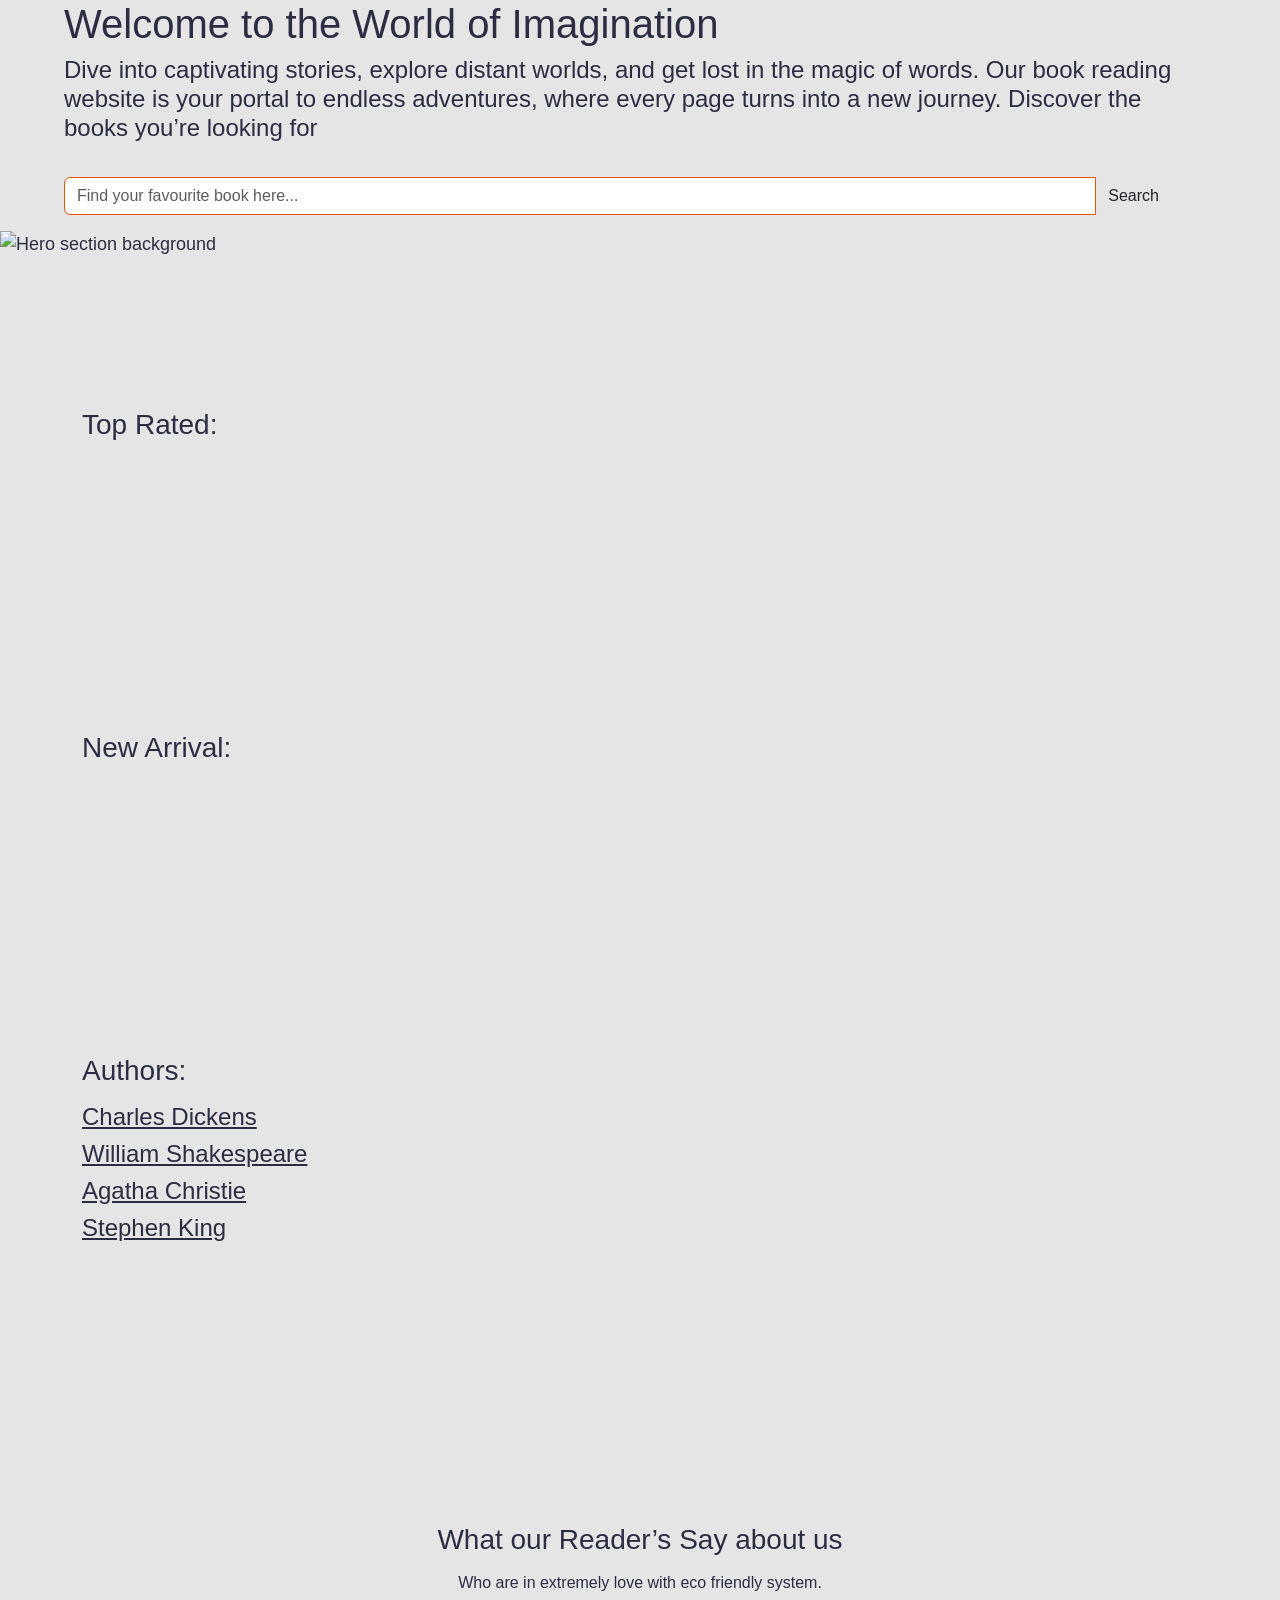
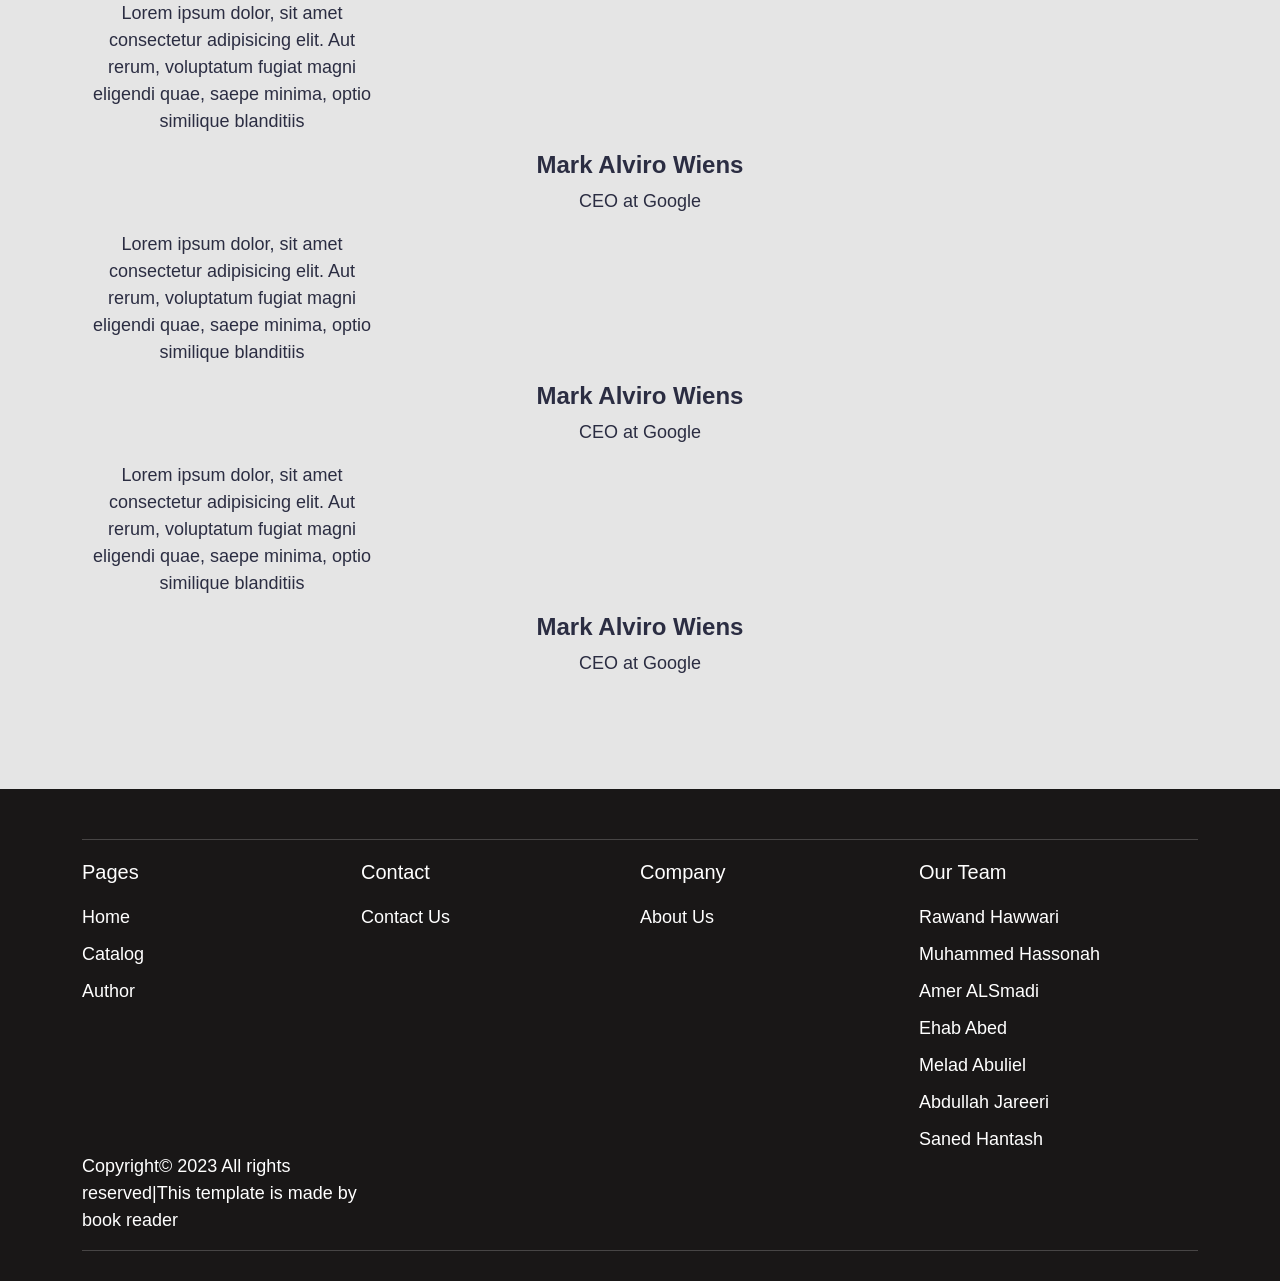
==== index.html @ e2761dff "edit files" ====
<html>
    <head>
        <meta charset="UTF-8">
        <meta name="viewport" content="width=device-width, initial-scale=1, shrink-to-fit=no">
        <title>Book Readers</title>
        <link href="https://cdn.jsdelivr.net/npm/bootstrap@5.3.2/dist/css/bootstrap.min.css" rel="stylesheet" integrity="sha384-T3c6CoIi6uLrA9TneNEoa7RxnatzjcDSCmG1MXxSR1GAsXEV/Dwwykc2MPK8M2HN" crossorigin="anonymous">
        <link rel="stylesheet" href="styling/style.css">
        <link rel="stylesheet" href="styling/card.css">
        <link rel="stylesheet" href="styling/footer.css">
        <link rel="stylesheet" href="https://cdnjs.cloudflare.com/ajax/libs/font-awesome/5.7.1/css/all.min.css">
    </head>
    <body id="home" class="d-flex flex-column">
        <!-- header section -->
        <header></header>

        <!-- main section -->
        <main>
            <!-- hero section -->
            <div class="hero">
                <div class="content container-sm px-3 mx-5">
                    <h1>Welcome to the World of Imagination</h1>
                    <h4>Dive into captivating stories, explore distant worlds, and get lost in the magic of words. Our book reading website is your portal to endless adventures, where every page turns into a new journey. Discover the books you’re looking for</h4>
                    <br>
                    <!-- search for visitor -->
                    <div class="input-group mb-3 search-input">
                        <input type="text" class="form-control" placeholder="Find your favourite book here..." aria-label="search" aria-describedby="button-search" style="border: 1px solid #E55604">
                        <button class="btn search-button" type="button" id="button-search">Search</button>
                    </div>
                </div>
                <img src="assest/heroBG.png" alt="Hero section background">
            </div>
            <br><br>

            <!-- top rated section -->
            <div class="container-sm py-5 my-5">
                <h3 class="section-header pb-2">Top Rated:</h3>
                <div id="top-rated">
                </div>
            </div>
            <br><br><br>

            <!-- New Arrival section -->
            <div class="container-sm py-5 my-5">
                <h3 class="section-header pb-2">New Arrival:</h3>
                <div id="new-arrival">
                </div>
            </div>
            <br><br><br>

            <!-- Authors:-->
            <div class="container-sm py-5 my-5">
                <h3 class="section-header pb-2">Authors:</h3>
                <div class="container-Authors">
                    <div>
                        <img class="Authors-img" src="assest/book1.jpg" alt="">
                        <div>
                            <a href="">
                                <h4>Charles Dickens</h4>
                            </a>
                        </div>

                    </div>
                    <div>
                        <img class="Authors-img" src="assest/book1.jpg" alt="">
                        <div>
                            <a href="">
                                <h4>William Shakespeare</h4>
                            </a>
                        </div>
                    </div>
                    <div>
                        <img class="Authors-img" src="assest/book1.jpg" alt="">
                        <div>
                            <a href="">
                                <h4>Agatha Christie</h4>
                            </a>
                        </div>
                    </div>
                    <div>
                        <img class="Authors-img" src="assest/book1.jpg" alt="">
                        <div>
                            <a href="">
                                <h4>Stephen King</h4>
                            </a>
                        </div>
                    </div>
                </div>
            </div>
            <br><br><br>

            <!-- What our Reader’s Say about us -->
            <div class="container-sm py-5 my-5 text-center">
                <div class="container-Readers">
                    <div class="headers-Readers">
                        <h3 class="section-header pb-2">What our Reader’s Say about us</h3>
                        <h6>Who are in extremely love with eco friendly system.</h6>
                    </div>
                    <div class="cco">
                        <div class="cards-Readers">
                            <img class="Readers-img" src="assest/book1.jpg" alt="">
                            <p style="width: 300px;">Lorem ipsum dolor, sit amet consectetur adipisicing elit. Aut rerum, voluptatum fugiat magni
                                eligendi quae, saepe minima, optio similique blanditiis</p>
                            <h4><b>Mark Alviro Wiens</b></h4>
                            <p>CEO at Google</p>
                        </div>
                        <div class="cards-Readers">
                            <img class="Readers-img" src="assest/book1.jpg" alt="">
                            <p style="width: 300px;">Lorem ipsum dolor, sit amet consectetur adipisicing elit. Aut rerum, voluptatum fugiat magni eligendi quae, saepe minima, optio similique blanditiis</p>
                            <h4><b>Mark Alviro Wiens</b></h4>
                            <p>CEO at Google</p>
                        </div>
                        <div class="cards-Readers">
                            <img class="Readers-img" src="assest/book1.jpg" alt="">
                            <p style="width: 300px;">Lorem ipsum dolor, sit amet consectetur adipisicing elit. Aut rerum, voluptatum fugiat magni eligendi quae, saepe minima, optio similique blanditiis</p>
                            <h4><b>Mark Alviro Wiens</b></h4>
                            <p>CEO at Google</p>
                        </div>
                    </div>
                </div>
            </div>
        </main>
        <!-- footer section -->
        <footer class="site-footer mt-auto">
            <div class="container">
              <div class="widgets-wrapper">
                <div class="widget">
                  <h5>Pages</h5>
                  <ul>
                    <li><a href="">Home</a></li>
                    <li><a href="">Catalog</a></li>
                    <li><a href="">Author</a></li>
                  </ul>
                </div>
                <div class="widget">
                  <h5>Contact</h5>
                  <ul>
                    <li><a href="">Contact Us</a></li>
                  </ul>
                </div>
                <div class="widget">
                  <h5>Company</h5>
                  <ul>
                    <li><a href="">About Us</a></li>
                  </ul>
                </div>
                <div class="widget">
                    <h5>Our Team</h5>
                    <ul>
                      <li><a href="https://www.linkedin.com/in/rawand-al-hawwari-b46831227?utm_source=share&utm_campaign=share_via&utm_content=profile&utm_medium=android_app">Rawand Hawwari</a></li>
                      <li><a href="www.linkedin.com/in/mohammed-hassouna-03b960290">Muhammed Hassonah</a></li>
                      <li><a href="https://www.linkedin.com/in/amer-smadi-334992203/">Amer ALSmadi</a></li>
                      <li><a href="https://www.linkedin.com/in/ehab-abed-b755421aa?utm_source=share&utm_campaign=share_via&utm_content=profile&utm_medium=android_app">Ehab Abed</a></li>
                      <li><a href="https://www.linkedin.com/in/meladabulail">Melad Abuliel</a></li>
                      <li><a href="https://www.linkedin.com/in/abdullah-jafar-80975924b?utm_source=share&utm_campaign=share_via&utm_content=profile&utm_medium=android_app">Abdullah Jareeri</a></li>
                      <li><a href="https://www.linkedin.com/in/sanad-hantash-486080167?utm_source=share&utm_campaign=share_via&utm_content=profile&utm_medium=android_app">Saned Hantash</a></li>
                    </ul>
                  </div>
                  <div class="logo-wrapper">
                    <p>Copyright<span>&copy;</span> 2023 All rights reserved|This template is made by book reader </p>
                  </div>
              </div>
            </div>
        </footer>

        <script src="js/app.js"></script>
        <!-- <script src="https://code.jquery.com/jquery-3.5.1.slim.min.js"></script>
        <script src="https://cdn.jsdelivr.net/npm/@popperjs/core@2.5.2/dist/umd/popper.min.js"></script>
        <script src="https://stackpath.bootstrapcdn.com/bootstrap/4.5.2/js/bootstrap.min.js"></script> -->

    </body>
</html>
---- styling/card.css ----
:root {
  --red: #e55604;
  --darkred: #e55604;
  --platinum: #e5e5e5;
  --black: #2b2d42;
  --white: #fff;
  --thumb: #edf2f4;
}

* {
  box-sizing: border-box;
  padding: 0;
  margin: 0;
}

body {
  font: 16px / 24px "Rubik", sans-serif;
  color: var(--black);
  background: var(--platinum);
  margin: 50px 0;
}

.card-container1 {
  max-width: 1400px;
  padding: 0 15px;
  margin: 0 auto;
}

/* h2 {
  font-size: 32px;
  margin-bottom: 1em;
} */

.cards {
  display: flex;
  padding: 25px 0px;
  list-style: none;
  overflow-x: scroll;
  scroll-snap-type: x mandatory;
}

.card {
  display: flex;
  flex-direction: column;
  flex: 0 0 100%;
  padding: 20px;
  background: var(--white);
  border-radius: 12px;
  box-shadow: 0 5px 15px rgba(0, 0, 0, 15%);
  scroll-snap-align: start;
  transition: all 0.2s;
}

.card:not(:last-child) {
  margin-right: 10px;
}

.card:hover {
  color: var(--white);
  background: var(--red);
}

.card .card-title {
  font-size: 20px;
}

.card .card-content {
  margin: 20px 0;
  max-width: 85%;
}

.card .card-link-wrapper {
  margin-top: auto;
}

.cards::-webkit-scrollbar {
  height: 12px;
}

.cards::-webkit-scrollbar-thumb,
.cards::-webkit-scrollbar-track {
  border-radius: 92px;
}

.cards::-webkit-scrollbar-thumb {
  background: var(--darkred);
}

.cards::-webkit-scrollbar-track {
  background: var(--thumb);
}

@media (min-width: 500px) {
  .card {
    flex-basis: calc(50% - 10px);
  }

  .card:not(:last-child) {
    margin-right: 20px;
  }
}

@media (min-width: 700px) {
  .card {
    flex-basis: calc(calc(100% / 3) - 20px);
  }

  .card:not(:last-child) {
    margin-right: 30px;
  }
}

@media (min-width: 1100px) {
  .card {
    flex-basis: calc(25% - 30px);
  }

  .card:not(:last-child) {
    margin-right: 40px;
  }
}

.card-img-top {
  border-top-left-radius: 8px;
  border-top-right-radius: 8px;
  max-height: 200px;
  object-fit: cover;
  margin-left: 40px;
}
---- styling/footer.css ----
/* RESET & BASIC STYLES
–––––––––––––––––––––––––––––––––––––––––––––––––– */
:root {
  --white: #fff;
  --header-bg: #d47952;
  --footer-bg: #191717;
}

* {
  box-sizing: border-box;
}

a {
  color: inherit;
}

body {
  font: 18px/1.5 sans-serif;
  margin: 0;
}

button {
  cursor: pointer;
  font-size: 100%;
}

.footercontain {
  max-width: 1400px;
  padding: 0 20px;
  margin: 0 auto;
}

/* MAIN STYLES
  –––––––––––––––––––––––––––––––––––––––––––––––––– */
.site-wrapper {
  display: flex;
  flex-direction: column;
  min-height: 100vh;
}

.site-header {
  padding: 3vh 0;
  text-align: center;
  background: var(--header-bg);
}

.site-header > div {
  display: flex;
  justify-content: center;
}

.site-header a {
  line-height: 1;
}

.site-main {
  display: flex;
  align-items: center;
  flex-grow: 1;
  text-align: center;
  margin: 30px 0;
}

.site-main h1 {
  line-height: 1.2;
  margin: 0 0 20px;
}

.site-footer {
  padding: 30px 0;
  color: var(--white);
  background: var(--footer-bg);
}

.site-footer .logo-wrapper div {
  font-style: italic;
  font-size: 15px;
  line-height: 1;
}

.site-footer .widgets-wrapper {
  display: grid;
  grid-template-columns: repeat(4, 1fr);
  border-block: 1px solid rgba(255, 255, 255, 0.2);
  margin-top: 20px;
}

.site-footer h5 {
  font-size: 20px;
  margin: 20px 0;
}

.site-footer ul {
  list-style: none;
  padding: 0;
  margin: 0;
}

.site-footer ul:not(.socials) li + li {
  margin-top: 10px;
}

.site-footer a {
  text-decoration: none;
}

.site-footer .socials {
  display: grid;
  grid-template-columns: auto auto auto auto;
  justify-content: flex-start;
  grid-gap: 15px;
}

.site-footer .socials svg {
  fill: var(--white);
}

@media (max-width: 650px) {
  .site-footer .widgets-wrapper {
    display: grid;
    grid-template-columns: repeat(2, 1fr);
  }
}

/* CREATOR STYLES
  –––––––––––––––––––––––––––––––––––––––––––––––––– */
.creator {
  position: fixed;
  right: 0;
  bottom: 50px;
  display: flex;
  align-items: center;
  padding: 5px;
  font-size: 0.75em;
  background: var(--white);
}

.creator a {
  display: flex;
  margin-left: 4px;
}
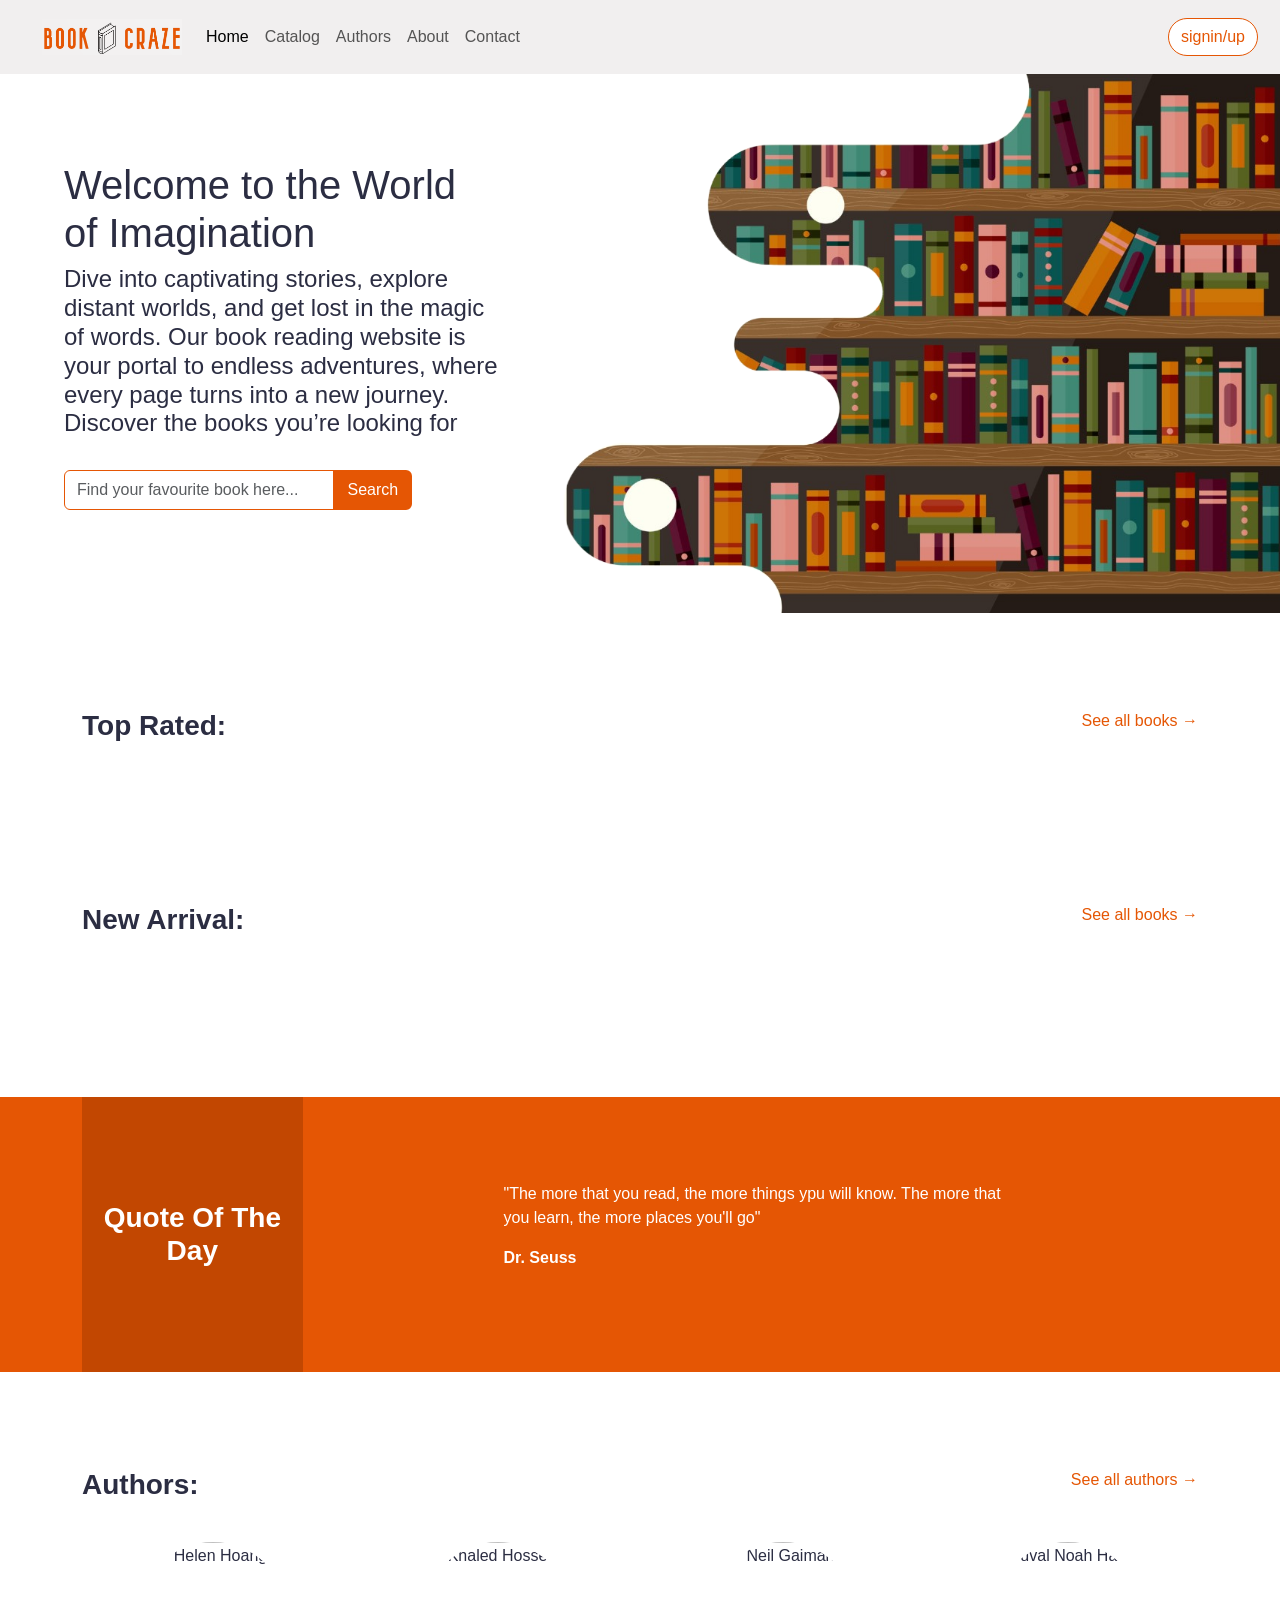
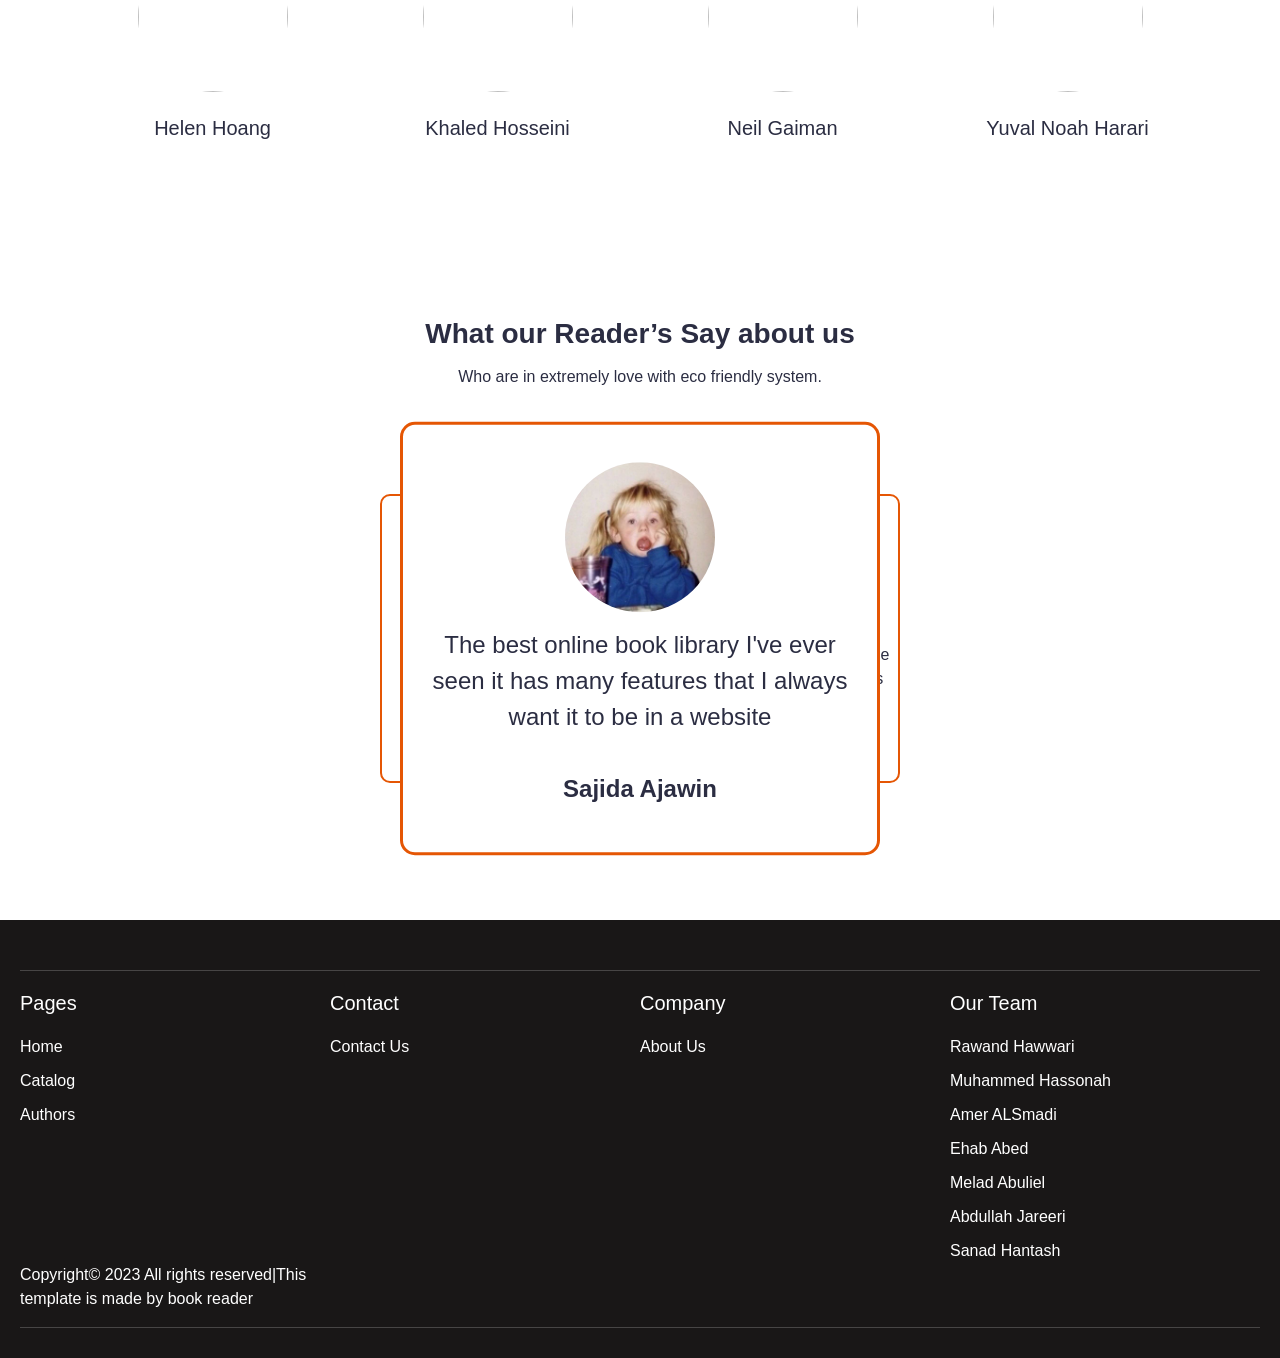
==== commit cbfea579: "edit files" ====
--- a/index.html
+++ b/index.html
@@ -2,7 +2,7 @@
     <head>
         <meta charset="UTF-8">
         <meta name="viewport" content="width=device-width, initial-scale=1, shrink-to-fit=no">
-        <title>Book Readers</title>
+        <title>BookCraze</title>
         <link href="https://cdn.jsdelivr.net/npm/bootstrap@5.3.2/dist/css/bootstrap.min.css" rel="stylesheet" integrity="sha384-T3c6CoIi6uLrA9TneNEoa7RxnatzjcDSCmG1MXxSR1GAsXEV/Dwwykc2MPK8M2HN" crossorigin="anonymous">
         <link rel="stylesheet" href="styling/style.css">
         <link rel="stylesheet" href="styling/card.css">
@@ -11,82 +11,146 @@
     </head>
     <body id="home" class="d-flex flex-column">
         <!-- header section -->
-        <header></header>
+        <header>
+            <nav class="navbar navbar-expand-lg" style="background-color:#F1EFEF; width: 100%;">
+              <div class="container-fluid">
+                <a class="navbar-brand" href="/index.html"><img src="/assest/logo.png" alt="" style="width :140px; margin-left: 30px;"></a>
+                <button class="navbar-toggler" type="button" data-bs-toggle="collapse" data-bs-target="#navbarSupportedContent" aria-controls="navbarSupportedContent" aria-expanded="false" aria-label="Toggle navigation">
+                  <span class="navbar-toggler-icon"></span>
+                </button>
+                <div class="collapse navbar-collapse" id="navbarSupportedContent">
+                  <ul class="navbar-nav me-auto mb-2 mb-lg-0">
+                    <li class="nav-item">
+                      <a class="nav-link active" aria-current="page" href="/index.html">Home</a>
+                    </li>
+                    <li class="nav-item">
+                      <a class="nav-link" href="/HTML/category.html">Catalog</a>
+                    </li>
+                    <li class="nav-item">
+                      <a class="nav-link" href="/HTML/authors.html">Authors</a>
+                    </li>
+                    <li class="nav-item">
+                      <a class="nav-link" href="/HTML/contactus.html">About</a>
+                    </li>
+                    <li class="nav-item">
+                      <a class="nav-link" href="/HTML/contactus.html">Contact</a>
+                    </li>
+        
+                  </ul>
+                  <div class="nav navbar-nav navbar-right d-none" id="profile-icon">
+                    <a href="/HTML/userprofile.html" class="text-dark"><i class="fas fa-user px-3 h4"></i></a>
+                  </div>
+                  <button class="btn btn-outline custom-search-button" id="singin-button" onclick="window.location='http:\/\/127.0.0.1:5500/HTML/signin.html'" type="submit" style="border-radius: 25px; background-color: white; border-color: #E55604 ;color: #E55604;transition: background-color=#E55604 2s ; margin-left: 3px; margin:10px;" >signin/up</button>
+                </div>
+              </div>
+            </nav>
+          </header>
 
         <!-- main section -->
         <main>
             <!-- hero section -->
-            <div class="hero">
+            <div class="hero justify-content-lg-between">
                 <div class="content container-sm px-3 mx-5">
                     <h1>Welcome to the World of Imagination</h1>
                     <h4>Dive into captivating stories, explore distant worlds, and get lost in the magic of words. Our book reading website is your portal to endless adventures, where every page turns into a new journey. Discover the books you’re looking for</h4>
                     <br>
                     <!-- search for visitor -->
-                    <div class="input-group mb-3 search-input">
-                        <input type="text" class="form-control" placeholder="Find your favourite book here..." aria-label="search" aria-describedby="button-search" style="border: 1px solid #E55604">
-                        <button class="btn search-button" type="button" id="button-search">Search</button>
-                    </div>
-                </div>
-                <img src="assest/heroBG.png" alt="Hero section background">
-            </div>
-            <br><br>
+                    <form class="input-group mb-3 search-input">
+                        <input type="text" id="searchInput" class="form-control" placeholder="Find your favourite book here..." aria-label="search" aria-describedby="button-search" style="border: 1px solid #E55604">
+                        <button class="btn search-button" type="button" id="button-search" onclick="searchBooks()">Search</button>
+                    </form>
+                </div>
+                <img src="assest/heroBG.png" class="d-none d-lg-block" alt="Hero section background">
+            </div>
+            <!-- <br><br> -->
 
             <!-- top rated section -->
             <div class="container-sm py-5 my-5">
-                <h3 class="section-header pb-2">Top Rated:</h3>
+                <div class="d-flex justify-content-between">
+                    <h3 class="section-header pb-2">Top Rated:</h3>
+                    <a href="/HTML/category.html" class="text-decoration-none" style="color: #E55604;">See all books &rarr;</a>
+                </div>
                 <div id="top-rated">
                 </div>
             </div>
-            <br><br><br>
+            <!-- <br><br><br> -->
 
             <!-- New Arrival section -->
             <div class="container-sm py-5 my-5">
-                <h3 class="section-header pb-2">New Arrival:</h3>
+                <div class="d-flex justify-content-between">
+                    <h3 class="section-header pb-2">New Arrival:</h3>
+                    <a href="/HTML/category.html" class="text-decoration-none" style="color: #E55604;">See all books &rarr;</a>
+                </div>
                 <div id="new-arrival">
                 </div>
             </div>
-            <br><br><br>
+            <!-- <br><br><br> -->
+
+            <!-- Recommendation section -->
+            <div class="container-sm py-5 my-5 recommend-section d-none" id="recommend-section">
+                <div class="d-flex justify-content-between">
+                    <h3 class="section-header pb-2">Recommendations:</h3>
+                    <a href="/HTML/category.html" class="text-decoration-none" style="color: #E55604;">See all books &rarr;</a>
+                </div>
+                <div class="d-flex flex-column align-items-center">
+                    <div class="recommendation d-flex flex-column-reverse flex-lg-row justify-content-between">
+                        <ul id="recommendation-list" class="m-3"></ul>
+                        <div id="recommend-details" class="my-2 d-flex flex-column justify-content-center align-items-center">
+                        </div>
+                    </div>
+                </div>
+            </div>
+            <br><br>
+
+            <!-- quote -->
+            <div class="quote d-flex align-items-center">
+                <div class="quote-content container-sm d-flex justify-content-center align-items-center">
+                    <div class="quote-header">
+                        <h3 class="section-header">Quote Of The Day</h3>
+                    </div>
+                    <div class="m-3 m-md-5 d-flex flex-column align-items-center">
+                        <p class="px-3" style="width: 70%;text-align: start;">"The more that you read, the more things ypu will know. The more that you learn, the more places you'll go"</p>
+                        <p class="px-3" style="width: 70%;text-align: start;"><b>Dr. Seuss</b></p>
+                    </div>
+                </div>
+            </div>
+            <!-- <br><br> -->
 
             <!-- Authors:-->
             <div class="container-sm py-5 my-5">
-                <h3 class="section-header pb-2">Authors:</h3>
-                <div class="container-Authors">
-                    <div>
-                        <img class="Authors-img" src="assest/book1.jpg" alt="">
-                        <div>
-                            <a href="">
-                                <h4>Charles Dickens</h4>
-                            </a>
-                        </div>
-
-                    </div>
-                    <div>
-                        <img class="Authors-img" src="assest/book1.jpg" alt="">
-                        <div>
-                            <a href="">
-                                <h4>William Shakespeare</h4>
-                            </a>
-                        </div>
-                    </div>
-                    <div>
-                        <img class="Authors-img" src="assest/book1.jpg" alt="">
-                        <div>
-                            <a href="">
-                                <h4>Agatha Christie</h4>
-                            </a>
-                        </div>
-                    </div>
-                    <div>
-                        <img class="Authors-img" src="assest/book1.jpg" alt="">
-                        <div>
-                            <a href="">
-                                <h4>Stephen King</h4>
-                            </a>
-                        </div>
-                    </div>
-                </div>
-            </div>
-            <br><br><br>
+                <div class="d-flex justify-content-between">
+                    <h3 class="section-header pb-2">Authors:</h3>
+                    <a href="/HTML/authors.html" class="text-decoration-none" style="color: #E55604;">See all authors &rarr;</a>
+                </div>
+                <div class="container-Authors d-grid">
+                    <div class="row justify-content-center align-items-start">
+                        <div class="col col-md-3 text-center" id="authors">
+                            <a href="http://127.0.0.1:5500/HTML/Author.html?author=Helen Hoang">
+                                <img class="Authors-img" src="https://encrypted-tbn2.gstatic.com/images?q=tbn:ANd9GcQYbvHm9PvST6i4SkVf8LceHWyY5sRhk8qaTg5lN0MVaVzU1NAZ" alt="Helen Hoang">
+                                <h5 class="pt-4">Helen Hoang</h5>
+                            </a>
+                        </div>
+                        <div class="col col-md-3 text-center" id="authors">
+                            <a href="http://127.0.0.1:5500/HTML/Author.html?author=Khaled Hosseini">
+                                <img class="Authors-img" src="https://images2.minutemediacdn.com/image/upload/c_crop,w_683,h_910,x_0,y_0/c_fill,w_720,ar_3:4,f_auto,q_auto,g_auto/images/GettyImages/mmsport/mentalfloss/01gzbsfrg3neh1e4qta9.jpg" alt="Khaled Hosseini">
+                                <h5 class="pt-4">Khaled Hosseini</h5>
+                            </a>
+                        </div>
+                        <div class="col col-md-3 text-center" id="authors">
+                            <a href="http://127.0.0.1:5500/HTML/Author.html?author=Neil Gaiman">
+                                <img class="Authors-img" src="https://thelongcenter.org/wp-content/uploads/2021/10/NG-Masterclass-Photograph-courtesy-of-MasterClass-scaled.jpg" alt="Neil Gaiman">
+                                <h5 class="pt-4">Neil Gaiman</h5>
+                            </a>
+                        </div>
+                        <div class="col col-md-3 text-center">
+                            <a href="http://127.0.0.1:5500/HTML/Author.html?author=Yuval Noah Harari">
+                                <img class="Authors-img" src="https://yt3.googleusercontent.com/joj3rjhjH21r352YSneE8IERv6fw8kh07s6xOifJ7M5zW3o46-sNFQDXpwsmV-2MDnFcDqnbzQ=s900-c-k-c0x00ffffff-no-rj" alt="Yuval Noah Harari">
+                                <h5 class="pt-4">Yuval Noah Harari</h5>
+                            </a>
+                        </div>
+                    </div>
+                </div>
+            </div>
 
             <!-- What our Reader’s Say about us -->
             <div class="container-sm py-5 my-5 text-center">
@@ -96,76 +160,114 @@
                         <h6>Who are in extremely love with eco friendly system.</h6>
                     </div>
                     <div class="cco">
-                        <div class="cards-Readers">
-                            <img class="Readers-img" src="assest/book1.jpg" alt="">
-                            <p style="width: 300px;">Lorem ipsum dolor, sit amet consectetur adipisicing elit. Aut rerum, voluptatum fugiat magni
-                                eligendi quae, saepe minima, optio similique blanditiis</p>
-                            <h4><b>Mark Alviro Wiens</b></h4>
-                            <p>CEO at Google</p>
-                        </div>
-                        <div class="cards-Readers">
-                            <img class="Readers-img" src="assest/book1.jpg" alt="">
-                            <p style="width: 300px;">Lorem ipsum dolor, sit amet consectetur adipisicing elit. Aut rerum, voluptatum fugiat magni eligendi quae, saepe minima, optio similique blanditiis</p>
-                            <h4><b>Mark Alviro Wiens</b></h4>
-                            <p>CEO at Google</p>
-                        </div>
-                        <div class="cards-Readers">
-                            <img class="Readers-img" src="assest/book1.jpg" alt="">
-                            <p style="width: 300px;">Lorem ipsum dolor, sit amet consectetur adipisicing elit. Aut rerum, voluptatum fugiat magni eligendi quae, saepe minima, optio similique blanditiis</p>
-                            <h4><b>Mark Alviro Wiens</b></h4>
-                            <p>CEO at Google</p>
+                        <div class="cards-Readers c1">
+                            <img class="Readers-img" src="assest/IMG_8967.jpg" alt="">
+                            <p style="width: 300px; font-size: inherit;">The best online book library I've ever seen it has many features that I always want it to be in a website</p>
+                            <h4 style="font-size: initial;"><b>Sajida Ajawin</b></h4>
+                        </div>
+                        <div class="cards-Readers c2">
+                            <img class="Readers-img" src="assest/pfp2.jpg" alt="">
+                            <p style="width: 300px; font-size: inherit;">I'm very satisfied with the features that this website provide , and i will continue reading from it.</p>
+                            <h4 style="font-size: initial;"><b>Shahd Suleiman</b></h4>
+                        </div>
+                        <div class="cards-Readers c3">
+                            <img class="Readers-img" src="assest/pfp5.jpg" alt="">
+                            <p style="width: 300px; font-size: inherit;">WOW this website is amazing , I would love to recommend this website to anyone whos looking for interesting newly books to read !</p>
+                            <h4 style="font-size: initial;"><b>Osama Taani</b></h4>
+                        </div>
+                        <div class="cards-Readers c4">
+                            <img class="Readers-img" src="assest/pfp3.jpg" alt="">
+                            <p style="width: 300px; font-size: inherit;">WOW it is amazing </p>
+                            <h4 style="font-size: initial;"><b>Osama Nobani</b></h4>
+                        </div>
+                        <div class="cards-Readers c5">
+                            <img class="Readers-img" src="assest/pfp4.jpg" alt="">
+                            <p style="width: 300px; font-size: inherit;">I love this website! you can find variety of book genres. </p>
+                            <h4 style="font-size: initial;"><b>Bayan Alkhader</b></h4>
+                        </div>
+                        <div class="cards-Readers c6">
+                            <img class="Readers-img" src="assest/pfp1.jpg" alt="">
+                            <p style="width: 300px; font-size: inherit;">Couldn't be more happy to know other people's perspective on my favourite books =D </p>
+                            <h4 style="font-size: initial;"><b>Sondos AbuYounis</b></h4>
                         </div>
                     </div>
                 </div>
             </div>
         </main>
+
         <!-- footer section -->
-        <footer class="site-footer mt-auto">
-            <div class="container">
-              <div class="widgets-wrapper">
-                <div class="widget">
-                  <h5>Pages</h5>
-                  <ul>
-                    <li><a href="">Home</a></li>
-                    <li><a href="">Catalog</a></li>
-                    <li><a href="">Author</a></li>
-                  </ul>
-                </div>
-                <div class="widget">
-                  <h5>Contact</h5>
-                  <ul>
-                    <li><a href="">Contact Us</a></li>
-                  </ul>
-                </div>
-                <div class="widget">
-                  <h5>Company</h5>
-                  <ul>
-                    <li><a href="">About Us</a></li>
-                  </ul>
-                </div>
-                <div class="widget">
-                    <h5>Our Team</h5>
-                    <ul>
-                      <li><a href="https://www.linkedin.com/in/rawand-al-hawwari-b46831227?utm_source=share&utm_campaign=share_via&utm_content=profile&utm_medium=android_app">Rawand Hawwari</a></li>
-                      <li><a href="www.linkedin.com/in/mohammed-hassouna-03b960290">Muhammed Hassonah</a></li>
-                      <li><a href="https://www.linkedin.com/in/amer-smadi-334992203/">Amer ALSmadi</a></li>
-                      <li><a href="https://www.linkedin.com/in/ehab-abed-b755421aa?utm_source=share&utm_campaign=share_via&utm_content=profile&utm_medium=android_app">Ehab Abed</a></li>
-                      <li><a href="https://www.linkedin.com/in/meladabulail">Melad Abuliel</a></li>
-                      <li><a href="https://www.linkedin.com/in/abdullah-jafar-80975924b?utm_source=share&utm_campaign=share_via&utm_content=profile&utm_medium=android_app">Abdullah Jareeri</a></li>
-                      <li><a href="https://www.linkedin.com/in/sanad-hantash-486080167?utm_source=share&utm_campaign=share_via&utm_content=profile&utm_medium=android_app">Saned Hantash</a></li>
-                    </ul>
-                  </div>
-                  <div class="logo-wrapper">
-                    <p>Copyright<span>&copy;</span> 2023 All rights reserved|This template is made by book reader </p>
-                  </div>
-              </div>
+        <footer class="site-footer1">
+            <div class="footercontain1">
+                <div class="widgets-wrapper1">
+                    <div class="widget1">
+                        <h5>Pages</h5>
+                        <ul>
+                            <li><a href="#">Home</a></li>
+                            <li><a href="/HTML/category.html">Catalog</a></li>
+                            <li><a href="/HTML/authors.html">Authors</a></li>
+                        </ul>
+                    </div>
+
+                    <div class="widget1">
+                        <h5>Contact</h5>
+                        <ul>
+                            <li><a href="/HTML/contactus.html">Contact Us</a></li>
+                        </ul>
+                    </div>
+
+                    <div class="widget1">
+                        <h5>Company</h5>
+                        <ul>
+                            <li><a href="/HTML/contactus.html">About Us</a></li>
+                        </ul>
+                    </div>
+                    <div class="widget1">
+                        <h5>Our Team</h5>
+                        <ul>
+                            <li>
+                                <a
+                                    href="https://www.linkedin.com/in/rawand-al-hawwari-b46831227?utm_source=share&utm_campaign=share_via&utm_content=profile&utm_medium=android_app">Rawand
+                                    Hawwari</a>
+                            </li>
+                            <li>
+                                <a href="https://www.linkedin.com/in/mohammed-hassouna-03b960290/">Muhammed Hassonah</a>
+                            </li>
+                            <li>
+                                <a href="https://www.linkedin.com/in/amer-smadi-334992203/">Amer ALSmadi</a>
+                            </li>
+                            <li>
+                                <a
+                                    href="https://www.linkedin.com/in/ehab-abed-b755421aa?utm_source=share&utm_campaign=share_via&utm_content=profile&utm_medium=android_app">Ehab
+                                    Abed</a>
+                            </li>
+                            <li>
+                                <a href="https://www.linkedin.com/in/meladabulail">Melad Abuliel</a>
+                            </li>
+                            <li>
+                                <a
+                                    href="https://www.linkedin.com/in/abdullah-jafar-80975924b?utm_source=share&utm_campaign=share_via&utm_content=profile&utm_medium=android_app">Abdullah
+                                    Jareeri</a>
+                            </li>
+                            <li>
+                                <a
+                                    href="https://www.linkedin.com/in/sanad-hantash-486080167?utm_source=share&utm_campaign=share_via&utm_content=profile&utm_medium=android_app">Sanad
+                                    Hantash</a>
+                            </li>
+                        </ul>
+                    </div>
+                    <div class="logo-wrapper1">
+                        <p>
+                            Copyright<span>&copy;</span> 2023 All rights reserved|This
+                            template is made by book reader
+                        </p>
+                    </div>
+                </div>
             </div>
         </footer>
 
         <script src="js/app.js"></script>
-        <!-- <script src="https://code.jquery.com/jquery-3.5.1.slim.min.js"></script>
-        <script src="https://cdn.jsdelivr.net/npm/@popperjs/core@2.5.2/dist/umd/popper.min.js"></script>
-        <script src="https://stackpath.bootstrapcdn.com/bootstrap/4.5.2/js/bootstrap.min.js"></script> -->
+        <script src="js/userlogged.js"></script>
+        <script src="https://cdn.jsdelivr.net/npm/bootstrap@5.3.2/dist/js/bootstrap.bundle.min.js" integrity="sha384-C6RzsynM9kWDrMNeT87bh95OGNyZPhcTNXj1NW7RuBCsyN/o0jlpcV8Qyq46cDfL" crossorigin="anonymous"></script>
 
     </body>
 </html>
--- a/styling/style.css
+++ b/styling/style.css
@@ -0,0 +1,377 @@
+:root {
+    --red: #E55604;
+    --darkred: #E55604;
+    --platinum: #e5e5e5;
+    --black: #2b2d42;
+    --white: #fff;
+    --thumb: #edf2f4;
+  }
+/* general styling fo all the page */
+#home{
+    background-color: var(--white);
+    max-height: 100vh;
+    box-sizing: content-box;
+}
+.section-header{
+    font-weight: bold;
+}
+
+/* fix sections spacing */
+.recommendation, .container-Authors{
+    margin: 25px 0px;
+}
+  /* hero section */
+.hero{
+    display: flex;
+    align-items: center;
+    justify-content: center;
+}
+.hero img{
+    width: 56%;
+}
+
+.search-input{
+    width: 80%;
+}
+
+.search-button{
+    background-color: var(--red);
+    border: 2px solid var(--darkred);
+    transition: background-color 1s;
+}
+.search-button:hover{
+    color: var(--red);
+    background-color: var(--white);
+    border: 2px solid var(--darkred);
+}
+
+/* buttons styling */
+.btn{
+    background-color: var(--darkred);
+    color: var(--white);
+    transition: background-color 1s;
+}
+.btn:hover{
+    color: var(--red);
+    background-color: var(--white);
+    border: 2px solid var(--darkred);
+}
+
+/* recommendations */
+.recommendation{
+    border: 1px solid black;
+    padding: 20px;
+    /* background: var(--platinum); */
+    border-radius: 12px;
+    box-shadow: 0 5px 15px rgba(0, 0, 0, 15%);
+    width: fit-content;
+}
+.recommend:hover{
+    background-color: var(--platinum);
+}
+.recommend{
+    padding: 5px;
+}
+.recommend p{
+    font-size: small;
+    color: gray;
+}
+
+#recommendation-list{
+    list-style-type: none;
+    padding-left: 0;
+}
+
+#recommend-details img{
+    width: 230.19px;
+    height: auto;
+}
+
+#recommend-details{
+    display: flex;
+    flex-direction: row;
+    text-align: center;
+    justify-content: space-between;
+    /* width: 45%; */
+    border-left: 1px solid darkslategray;
+}
+/* flex-column-reverse flex-lg-row justify-content-between */
+@media (max-width: 991px) {
+    #recommend-details{
+        display: flex;
+        flex-direction: column-reverse;
+        justify-content: center;
+        align-self: center;
+        text-align: center;
+        /* width: 45%; */
+        border-left: 0px;
+        border-bottom: 1px solid darkslategray;
+    }
+}
+
+/* quote */
+.quote{
+    background-color: var(--red);
+    color: var(--white);
+    height: 275px;
+}
+.quote .quote-content{
+    display: flex;
+    flex-direction: row;
+    justify-content: center;
+    align-items: center;
+    height: 100%;
+    text-align: center;
+    gap: 20px;
+}
+
+.quote-header{
+    display: flex;
+    align-items: center;
+    padding: 20px;
+    height: 100%;
+    background-color: #b54201b4;
+    text-align: center;
+    width: 20%;
+    justify-content: center;
+}
+
+.quote .section-header{
+    text-align: center;
+    width: 100%;
+    margin: 0%;
+}
+@media (max-width: 991px) {
+    .quote{
+        background-color: var(--red);
+        color: var(--white);
+        height: 275px;
+    }
+    .quote .quote-content{
+        padding-top: 15px;
+        flex-direction: column;
+        height: 275px;
+        text-align: center;
+    }
+    
+    .quote .section-header{
+        text-align: center;
+        width: 100%;
+        margin: 0%;
+    }
+
+    .quote-header{
+        background-color: #e55604ea;
+        padding: 10px;
+        width: 100%;
+    }
+}
+
+/* Authors */
+.container-Authors {
+    gap: 0px 18px;
+}
+
+.Authors-img {
+    border-radius: 50%;
+    width: 150px;
+    height: 150px;
+    object-fit: cover;
+}
+
+a {
+    text-decoration: none;
+    color: black;
+}
+
+
+
+/* What our Reader’s Say about us */
+.container-Readers {
+    display: grid;
+    gap: 50px;
+    justify-content: center;
+    text-align: center;
+}
+
+.cco {
+    display: flex;
+    flex-wrap: wrap;
+    justify-content: center;
+    gap: 0px 18px;
+}
+
+.cards-Readers {
+    border: 2px solid gray;
+    border-radius: 10px;
+    width: 320px;
+    height: 324px;
+    margin-bottom: 20px;
+    display: flex;
+    flex-direction: column;
+    flex-wrap: wrap;
+    justify-content: center;
+    align-items: center;
+    gap: 10px;
+    text-align: center;
+}
+
+.Readers-img {
+    border-radius: 50%;
+    width: 100px;
+    height: 100px;
+    object-fit: cover;
+}
+/* ظظظظظظظظظظظظظظظظظظظظظظظظظظظظظظظظظظظظظظظظظظ */
+.cco{
+    position: relative;
+    margin-top:50px;
+    height: 250px;
+  }
+  .cards-Readers{
+    height:289px;
+    width:320px;
+    position: absolute;
+    z-index:9;
+    border:2px solid var(--red);
+    transition:all 500ms ease;
+    background-color: var(--white);
+  }
+  .c1{
+    transform:translateX(0) scale(1.5);
+    z-index:99;
+  }
+  .c2{
+    transform:translateX(-100px) scale(1);
+  }
+  .c3{
+    transform:translateX(100px) scale(1);
+  }
+   .prev,.next{
+    margin-top:200px;
+    position: absolute;
+    line-height:30px;
+    text-align:center;
+    cursor:pointer;  
+  }
+  .prev{left:20%;}
+  .next{right:20%}
+
+/* ---------------------------------------footer css ------------------------------ */
+a {
+    color: inherit;
+}
+
+.footercontain1 {
+    max-width: 1400px;
+    padding: 0 20px;
+    margin: 0 auto;
+}
+
+.site-wrapper1 {
+    display: flex;
+    flex-direction: column;
+    min-height: 100vh;
+}
+
+.site-header1 {
+    padding: 3vh 0;
+    text-align: center;
+    background: #e55604;
+}
+
+.site-header1>div {
+    display: flex;
+    justify-content: center;
+}
+
+.site-header1 a {
+    line-height: 1;
+}
+
+.site-main1 {
+    display: flex;
+    align-items: center;
+    flex-grow: 1;
+    text-align: center;
+    margin: 30px 0;
+}
+
+.site-main1 h1 {
+    line-height: 1.2;
+    margin: 0 0 20px;
+}
+
+.site-footer1 {
+    padding: 30px 0;
+    color: white;
+    background: #191717;
+    margin: 80px 0 0;
+}
+
+.site-footer1 .logo-wrapper1 div {
+    font-style: italic;
+    font-size: 15px;
+    line-height: 1;
+}
+
+.site-footer1 .widgets-wrapper1 {
+    display: grid;
+    grid-template-columns: repeat(4, 1fr);
+    border-block: 1px solid rgba(255, 255, 255, 0.2);
+    margin-top: 20px;
+}
+
+.site-footer1 h5 {
+    font-size: 20px;
+    margin: 20px 0;
+}
+
+.site-footer1 ul {
+    list-style: none;
+    padding: 0;
+    margin: 0;
+}
+
+.site-footer1 ul:not(.socials) li+li {
+    margin-top: 10px;
+}
+
+.site-footer1 a {
+    text-decoration: none;
+    color: white;
+}
+
+.site-footer1 .socials1 {
+    display: grid;
+    grid-template-columns: auto auto auto auto;
+    justify-content: flex-start;
+    grid-gap: 15px;
+}
+
+.site-footer1 .socials1 svg {
+    fill: var(--white);
+}
+
+@media (max-width: 650px) {
+    .site-footer1 .widgets-wrapper1 {
+        display: grid;
+        grid-template-columns: repeat(2, 1fr);
+    }
+}
+
+.creator1 {
+    position: fixed;
+    right: 0;
+    bottom: 50px;
+    display: flex;
+    align-items: center;
+    padding: 5px;
+    font-size: 0.75em;
+    background: var(--white);
+}
+
+.creator1 a {
+    display: flex;
+    margin-left: 4px;
+}
--- a/styling/card.css
+++ b/styling/card.css
@@ -1,129 +1,188 @@
 :root {
-  --red: #e55604;
-  --darkred: #e55604;
-  --platinum: #e5e5e5;
-  --black: #2b2d42;
-  --white: #fff;
-  --thumb: #edf2f4;
-}
+    --red: #E55604;
+    --darkred: #E55604;
+    --platinum: #e5e5e5;
+    --black: #2b2d42;
+    --white: #fff;
+    --thumb: #edf2f4;
+  }
+  
+  * {
+    box-sizing: border-box;
+    padding: 0;
+    margin: 0;
+  }
+  
+  body {
+    font: 16px / 24px "Rubik", sans-serif;
+    color: var(--black);
+    background: var(--platinum);
+  }
+  
+  .container {
+    max-width: 1400px;
+    padding: 0 15px;
+    margin: 0 auto;
+  }
+  
+  h2 {
+    font-size: 32px;
+    margin-bottom: 1em;
+  }
+  
+  .cards {
+    display: flex;
+    padding: 25px 0px;
+    list-style: none;
+    overflow-x: scroll;
+    scroll-snap-type: x mandatory;
+  }
+  
+  .card {
+    display: flex;
+    flex-direction: column;
+    flex: 0 0 100%;
+    padding: 20px;
+    background: var(--white);
+    border-radius: 12px;
+    box-shadow: 0 5px 15px rgba(0, 0, 0, 15%);
+    scroll-snap-align: start;
+    transition: all 0.2s;
+    border: 2px solid gray;
+    height: fit-content;
+  }
 
-* {
-  box-sizing: border-box;
-  padding: 0;
-  margin: 0;
-}
+  .card#clicked{
+    height: fit-content;
+    min-width: 57%;
+    animation-name: clickedSize;
+    animation-duration: 1s;
+    animation-iteration-count: 1;
+  }
+  @keyframes clickedSize {
+    0%   {min-width: 252.4px;}
+    100% {min-width: 57%;}
+  }
 
-body {
-  font: 16px / 24px "Rubik", sans-serif;
-  color: var(--black);
-  background: var(--platinum);
-  margin: 50px 0;
-}
+  .card .contents{
+    display: flex;
+    flex-direction: row;
+    align-items: start;
+    justify-content: center;
+  }
+  @media (max-width: 1000px) {
+    .card#clicked .contents {
+      flex-direction: column;
+      align-items: center;
+    }
+    .card#clicked{
+      min-width: 93%;
+      animation-duration: 1s;
+      animation-name: clickedSizeSmall;
+    }
+  }
+  @keyframes clickedSizeSmall {
+    0%   {min-width: 252.4px;}
+    100% {min-width: 93%;}
+  }
 
-.card-container1 {
-  max-width: 1400px;
-  padding: 0 15px;
-  margin: 0 auto;
-}
+  .card#clicked .contents{
+    justify-content: flex-start;
+  }
 
-/* h2 {
-  font-size: 32px;
-  margin-bottom: 1em;
-} */
-
-.cards {
-  display: flex;
-  padding: 25px 0px;
-  list-style: none;
-  overflow-x: scroll;
-  scroll-snap-type: x mandatory;
-}
-
-.card {
-  display: flex;
-  flex-direction: column;
-  flex: 0 0 100%;
-  padding: 20px;
-  background: var(--white);
-  border-radius: 12px;
-  box-shadow: 0 5px 15px rgba(0, 0, 0, 15%);
-  scroll-snap-align: start;
-  transition: all 0.2s;
-}
-
-.card:not(:last-child) {
-  margin-right: 10px;
-}
-
-.card:hover {
-  color: var(--white);
-  background: var(--red);
-}
-
-.card .card-title {
-  font-size: 20px;
-}
-
-.card .card-content {
-  margin: 20px 0;
-  max-width: 85%;
-}
-
-.card .card-link-wrapper {
-  margin-top: auto;
-}
-
-.cards::-webkit-scrollbar {
-  height: 12px;
-}
-
-.cards::-webkit-scrollbar-thumb,
-.cards::-webkit-scrollbar-track {
-  border-radius: 92px;
-}
-
-.cards::-webkit-scrollbar-thumb {
-  background: var(--darkred);
-}
-
-.cards::-webkit-scrollbar-track {
-  background: var(--thumb);
-}
-
-@media (min-width: 500px) {
-  .card {
-    flex-basis: calc(50% - 10px);
+  .card#clicked .content-container{
+    animation-name: clickedContent;
+    animation-duration: 2s;
+    animation-iteration-count: 1;
+    /* height: fit-content; */
+  }
+  @keyframes clickedContent {
+    0%   {display: none;}
+    20%  {display: none;}
+    100% {display: block;}
   }
 
   .card:not(:last-child) {
-    margin-right: 20px;
+    margin-right: 10px;
   }
-}
-
-@media (min-width: 700px) {
-  .card {
-    flex-basis: calc(calc(100% / 3) - 20px);
+  
+  .card:hover {
+    box-shadow: 0 5px 15px var(--red);
+    border: 2px solid var(--red);
+  }
+  .card#clicked:hover{
+    box-shadow: 0 5px 15px rgba(0, 0, 0, 15%);
+    border: 2px solid gray;
   }
 
-  .card:not(:last-child) {
-    margin-right: 30px;
-  }
-}
-
-@media (min-width: 1100px) {
-  .card {
-    flex-basis: calc(25% - 30px);
+  .card .content-container{
+    text-align: start;
   }
 
-  .card:not(:last-child) {
-    margin-right: 40px;
+  .card .card-title {
+    font-size: 20px;
   }
-}
-
-.card-img-top {
-  border-top-left-radius: 8px;
-  border-top-right-radius: 8px;
-  max-height: 200px;
-  object-fit: cover;
-  margin-left: 40px;
-}
+  
+  .card .card-content {
+    margin: 20px 0;
+    max-width: 85%;
+  }
+  
+  .card .card-link-wrapper {
+    margin-top: auto;
+  }
+  
+  .cards::-webkit-scrollbar {
+    height: 12px;
+  }
+  
+  .cards::-webkit-scrollbar-thumb,
+  .cards::-webkit-scrollbar-track {
+    border-radius: 92px;
+  }
+  
+  .cards::-webkit-scrollbar-thumb {
+    background: var(--darkred);
+  }
+  
+  .cards::-webkit-scrollbar-track {
+    background: var(--thumb);
+  }
+  
+  @media (min-width: 500px) {
+    .card {
+      flex-basis: calc(50% - 10px);
+    }
+  
+    .card:not(:last-child) {
+      margin-right: 20px;
+    }
+  }
+  
+  @media (min-width: 700px) {
+    .card {
+      flex-basis: calc(calc(100% / 3) - 20px);
+    }
+  
+    .card:not(:last-child) {
+      margin-right: 30px;
+    }
+  }
+  
+  @media (min-width: 1100px) {
+    .card {
+      flex-basis: calc(25% - 30px);
+    }
+  
+    .card:not(:last-child) {
+      margin-right: 40px;
+    }
+  }
+  
+  .card-img-top {
+    border-top-left-radius: 8px;
+    border-top-right-radius: 8px;
+    max-height: 200px;
+    max-width: 131px;
+    object-fit: cover;
+  }
--- a/styling/footer.css
+++ b/styling/footer.css
@@ -6,32 +6,19 @@
   --footer-bg: #191717;
 }
 
-* {
-  box-sizing: border-box;
-}
-
 a {
   color: inherit;
 }
 
-body {
-  font: 18px/1.5 sans-serif;
-  margin: 0;
-}
+.container-footer {
 
-button {
-  cursor: pointer;
-  font-size: 100%;
-}
-
-.footercontain {
   max-width: 1400px;
   padding: 0 20px;
   margin: 0 auto;
 }
 
 /* MAIN STYLES
-  –––––––––––––––––––––––––––––––––––––––––––––––––– */
+–––––––––––––––––––––––––––––––––––––––––––––––––– */
 .site-wrapper {
   display: flex;
   flex-direction: column;
@@ -52,6 +39,7 @@
 .site-header a {
   line-height: 1;
 }
+
 
 .site-main {
   display: flex;
@@ -81,7 +69,7 @@
 .site-footer .widgets-wrapper {
   display: grid;
   grid-template-columns: repeat(4, 1fr);
-  border-block: 1px solid rgba(255, 255, 255, 0.2);
+  border-block: 1px solid rgba(255,255,255,0.2);
   margin-top: 20px;
 }
 
@@ -106,7 +94,7 @@
 
 .site-footer .socials {
   display: grid;
-  grid-template-columns: auto auto auto auto;
+  grid-template-columns: auto auto auto auto ;
   justify-content: flex-start;
   grid-gap: 15px;
 }
@@ -114,6 +102,7 @@
 .site-footer .socials svg {
   fill: var(--white);
 }
+
 
 @media (max-width: 650px) {
   .site-footer .widgets-wrapper {
@@ -123,7 +112,7 @@
 }
 
 /* CREATOR STYLES
-  –––––––––––––––––––––––––––––––––––––––––––––––––– */
+–––––––––––––––––––––––––––––––––––––––––––––––––– */
 .creator {
   position: fixed;
   right: 0;
@@ -134,8 +123,7 @@
   font-size: 0.75em;
   background: var(--white);
 }
-
 .creator a {
   display: flex;
   margin-left: 4px;
-}
+}
